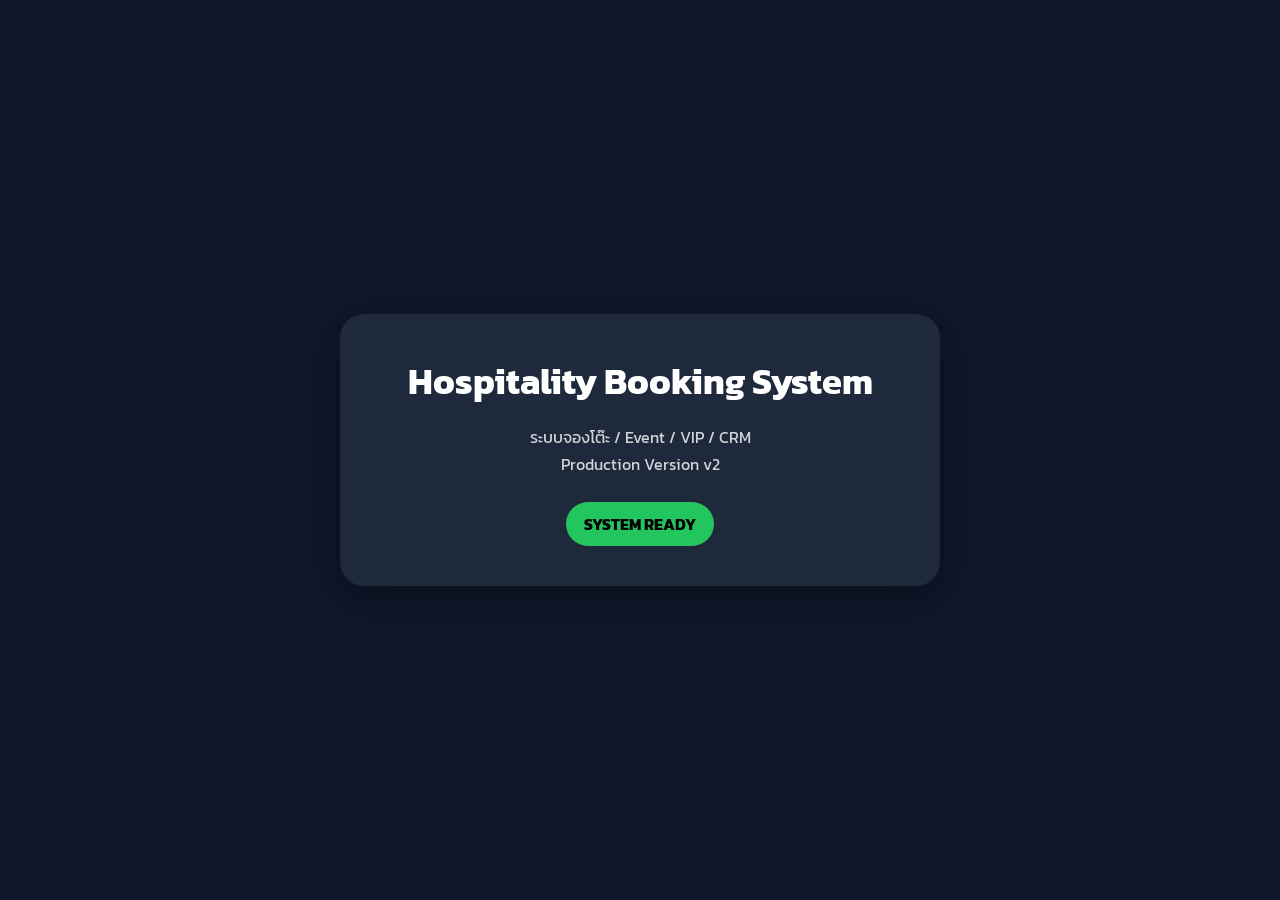
==== index.html @ 604b5506 "Create index.html" ====
<!DOCTYPE html>
<html lang="th">
<head>
  <meta charset="UTF-8">
  <meta name="viewport" content="width=device-width, initial-scale=1.0">
  <title>Hospitality Booking System</title>

  <link rel="preconnect" href="https://fonts.googleapis.com">
  <link rel="preconnect" href="https://fonts.gstatic.com" crossorigin>

  <link href="https://fonts.googleapis.com/css2?family=Kanit:wght@400;500;600;700;800&display=swap" rel="stylesheet">

  <style>
    *{
      margin:0;
      padding:0;
      box-sizing:border-box;
      font-family:'Kanit',sans-serif;
    }

    body{
      background:#0f172a;
      color:white;
      min-height:100vh;
      display:flex;
      justify-content:center;
      align-items:center;
      text-align:center;
      padding:20px;
    }

    .card{
      background:#1e293b;
      padding:40px;
      border-radius:24px;
      width:100%;
      max-width:600px;
      box-shadow:0 10px 40px rgba(0,0,0,.4);
    }

    h1{
      font-size:36px;
      margin-bottom:16px;
    }

    p{
      opacity:.8;
      line-height:1.7;
    }

    .badge{
      margin-top:24px;
      display:inline-block;
      background:#22c55e;
      color:#000;
      padding:10px 18px;
      border-radius:999px;
      font-weight:700;
    }
  </style>
</head>
<body>

  <div class="card">
    <h1>Hospitality Booking System</h1>

    <p>
      ระบบจองโต๊ะ / Event / VIP / CRM<br>
      Production Version v2
    </p>

    <div class="badge">
      SYSTEM READY
    </div>
  </div>

</body>
</html>
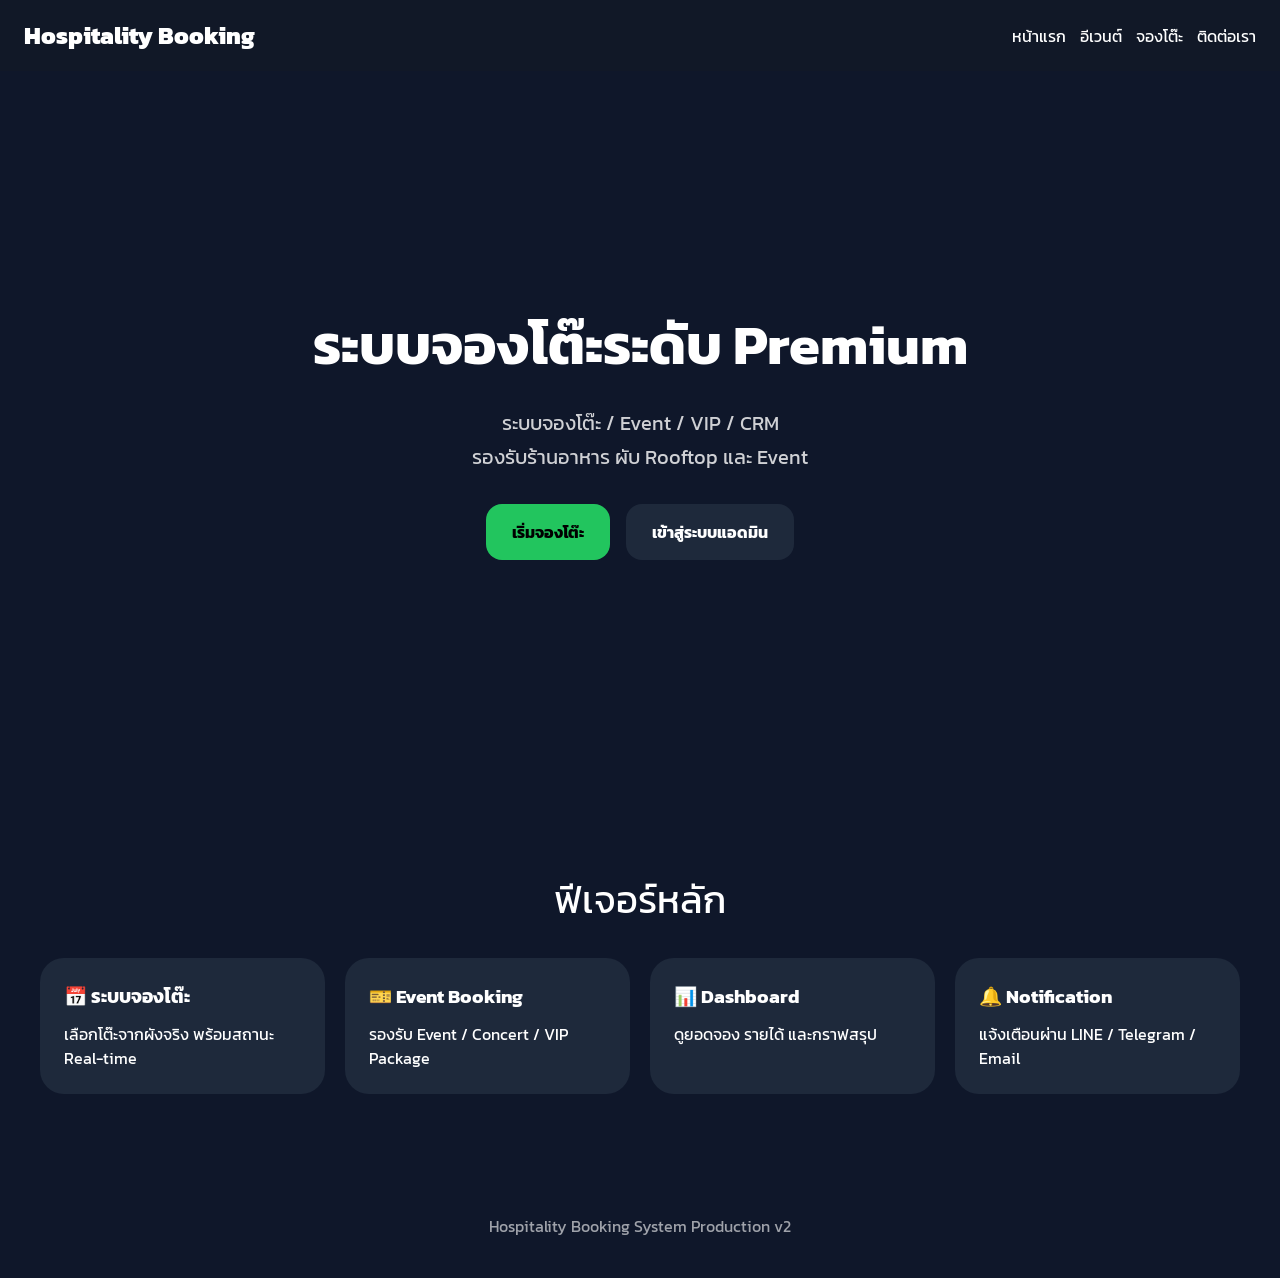
==== commit f07553d2: "Update index.html" ====
--- a/index.html
+++ b/index.html
@@ -1,78 +1,249 @@
 <!DOCTYPE html>
 <html lang="th">
 <head>
-  <meta charset="UTF-8">
-  <meta name="viewport" content="width=device-width, initial-scale=1.0">
-  <title>Hospitality Booking System</title>
-
-  <link rel="preconnect" href="https://fonts.googleapis.com">
-  <link rel="preconnect" href="https://fonts.gstatic.com" crossorigin>
-
-  <link href="https://fonts.googleapis.com/css2?family=Kanit:wght@400;500;600;700;800&display=swap" rel="stylesheet">
-
-  <style>
-    *{
-      margin:0;
-      padding:0;
-      box-sizing:border-box;
-      font-family:'Kanit',sans-serif;
-    }
-
-    body{
-      background:#0f172a;
-      color:white;
-      min-height:100vh;
-      display:flex;
-      justify-content:center;
-      align-items:center;
-      text-align:center;
-      padding:20px;
-    }
-
-    .card{
-      background:#1e293b;
-      padding:40px;
-      border-radius:24px;
-      width:100%;
-      max-width:600px;
-      box-shadow:0 10px 40px rgba(0,0,0,.4);
-    }
-
-    h1{
-      font-size:36px;
-      margin-bottom:16px;
-    }
-
-    p{
-      opacity:.8;
-      line-height:1.7;
-    }
-
-    .badge{
-      margin-top:24px;
-      display:inline-block;
-      background:#22c55e;
-      color:#000;
-      padding:10px 18px;
-      border-radius:999px;
-      font-weight:700;
-    }
-  </style>
+<meta charset="UTF-8">
+<meta name="viewport" content="width=device-width, initial-scale=1.0">
+
+<title>Hospitality Booking System</title>
+
+<link rel="preconnect" href="https://fonts.googleapis.com">
+<link rel="preconnect" href="https://fonts.gstatic.com" crossorigin>
+
+<link href="https://fonts.googleapis.com/css2?family=Kanit:wght@400;500;600;700;800&display=swap" rel="stylesheet">
+
+<style>
+
+*{
+  margin:0;
+  padding:0;
+  box-sizing:border-box;
+  font-family:'Kanit',sans-serif;
+}
+
+body{
+  background:#0f172a;
+  color:white;
+}
+
+header{
+  position:sticky;
+  top:0;
+  z-index:100;
+  background:#111827;
+  padding:18px 24px;
+
+  display:flex;
+  justify-content:space-between;
+  align-items:center;
+}
+
+.logo{
+  font-size:24px;
+  font-weight:800;
+}
+
+.menu{
+  display:flex;
+  gap:14px;
+}
+
+.menu a{
+  color:white;
+  text-decoration:none;
+}
+
+.hero{
+  min-height:80vh;
+
+  display:flex;
+  justify-content:center;
+  align-items:center;
+  text-align:center;
+
+  padding:40px 20px;
+}
+
+.hero-box{
+  max-width:800px;
+}
+
+.hero h1{
+  font-size:56px;
+  margin-bottom:20px;
+}
+
+.hero p{
+  font-size:20px;
+  opacity:.8;
+  line-height:1.7;
+}
+
+.buttons{
+  margin-top:30px;
+
+  display:flex;
+  justify-content:center;
+  gap:16px;
+  flex-wrap:wrap;
+}
+
+.btn{
+  padding:16px 26px;
+  border-radius:16px;
+  text-decoration:none;
+  font-weight:700;
+}
+
+.btn-primary{
+  background:#22c55e;
+  color:black;
+}
+
+.btn-secondary{
+  background:#1e293b;
+  color:white;
+}
+
+.section{
+  padding:80px 20px;
+}
+
+.container{
+  max-width:1200px;
+  margin:auto;
+}
+
+.title{
+  font-size:38px;
+  margin-bottom:30px;
+  text-align:center;
+}
+
+.cards{
+  display:grid;
+  grid-template-columns:repeat(auto-fit,minmax(260px,1fr));
+  gap:20px;
+}
+
+.card{
+  background:#1e293b;
+  padding:24px;
+  border-radius:24px;
+}
+
+.card h3{
+  margin-bottom:12px;
+}
+
+footer{
+  padding:40px 20px;
+  text-align:center;
+  opacity:.6;
+}
+
+@media(max-width:768px){
+
+  .hero h1{
+    font-size:38px;
+  }
+
+  .hero p{
+    font-size:16px;
+  }
+
+  .menu{
+    display:none;
+  }
+
+}
+
+</style>
 </head>
 <body>
 
-  <div class="card">
-    <h1>Hospitality Booking System</h1>
+<header>
+
+  <div class="logo">
+    Hospitality Booking
+  </div>
+
+  <div class="menu">
+    <a href="#">หน้าแรก</a>
+    <a href="#">อีเวนต์</a>
+    <a href="#">จองโต๊ะ</a>
+    <a href="#">ติดต่อเรา</a>
+  </div>
+
+</header>
+
+<section class="hero">
+
+  <div class="hero-box">
+
+    <h1>
+      ระบบจองโต๊ะระดับ Premium
+    </h1>
 
     <p>
       ระบบจองโต๊ะ / Event / VIP / CRM<br>
-      Production Version v2
+      รองรับร้านอาหาร ผับ Rooftop และ Event
     </p>
 
-    <div class="badge">
-      SYSTEM READY
+    <div class="buttons">
+
+      <a href="#" class="btn btn-primary">
+        เริ่มจองโต๊ะ
+      </a>
+
+      <a href="admin.html" class="btn btn-secondary">
+        เข้าสู่ระบบแอดมิน
+      </a>
+
     </div>
-  </div>
+
+  </div>
+
+</section>
+
+<section class="section">
+
+  <div class="container">
+
+    <div class="title">
+      ฟีเจอร์หลัก
+    </div>
+
+    <div class="cards">
+
+      <div class="card">
+        <h3>📅 ระบบจองโต๊ะ</h3>
+        <p>เลือกโต๊ะจากผังจริง พร้อมสถานะ Real-time</p>
+      </div>
+
+      <div class="card">
+        <h3>🎫 Event Booking</h3>
+        <p>รองรับ Event / Concert / VIP Package</p>
+      </div>
+
+      <div class="card">
+        <h3>📊 Dashboard</h3>
+        <p>ดูยอดจอง รายได้ และกราฟสรุป</p>
+      </div>
+
+      <div class="card">
+        <h3>🔔 Notification</h3>
+        <p>แจ้งเตือนผ่าน LINE / Telegram / Email</p>
+      </div>
+
+    </div>
+
+  </div>
+
+</section>
+
+<footer>
+  Hospitality Booking System Production v2
+</footer>
 
 </body>
 </html>
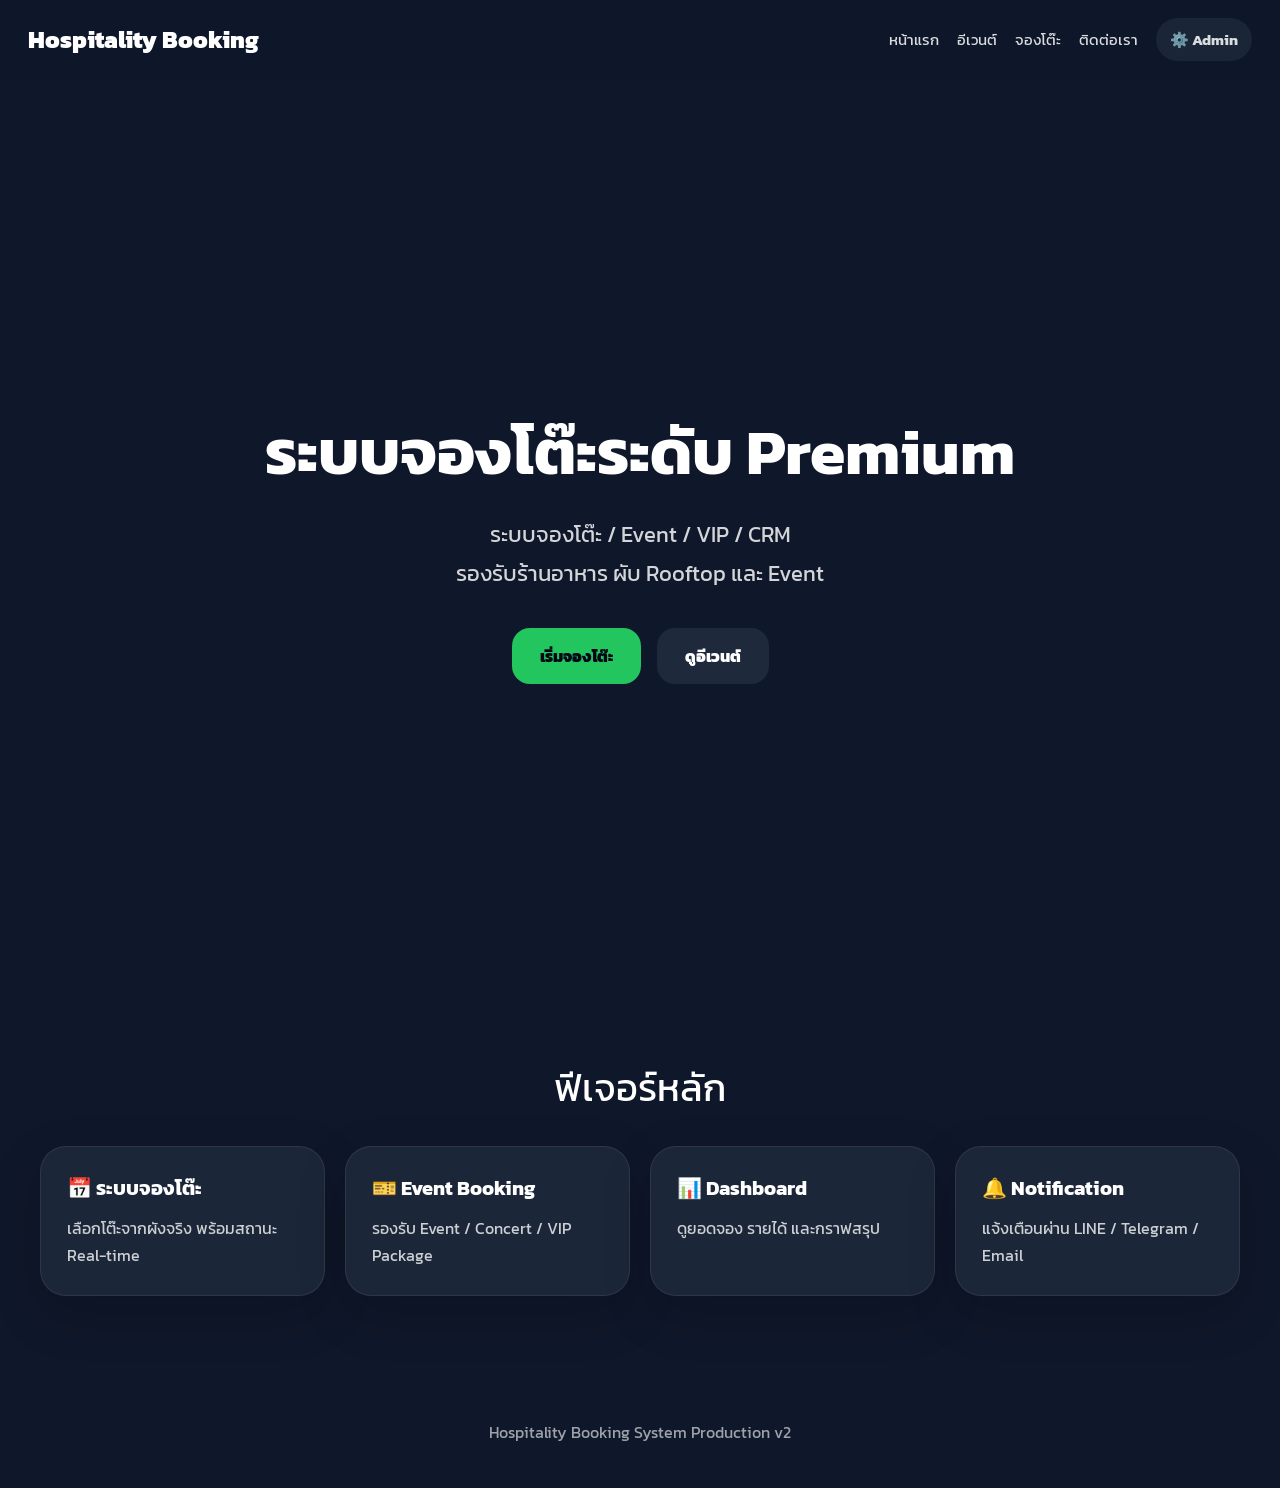
==== commit cb6c2650: "Update index.html" ====
--- a/index.html
+++ b/index.html
@@ -29,8 +29,10 @@
   position:sticky;
   top:0;
   z-index:100;
-  background:#111827;
-  padding:18px 24px;
+  background:rgba(15,23,42,.92);
+  backdrop-filter:blur(16px);
+
+  padding:18px 28px;
 
   display:flex;
   justify-content:space-between;
@@ -44,59 +46,80 @@
 
 .menu{
   display:flex;
-  gap:14px;
+  gap:18px;
+  align-items:center;
 }
 
 .menu a{
   color:white;
   text-decoration:none;
+  font-size:15px;
+  opacity:.85;
+}
+
+.menu a:hover{
+  opacity:1;
+}
+
+.admin-btn{
+  background:#1e293b;
+  padding:10px 14px;
+  border-radius:999px;
+  font-weight:700;
 }
 
 .hero{
-  min-height:80vh;
+  min-height:100vh;
 
   display:flex;
   justify-content:center;
   align-items:center;
+
   text-align:center;
 
-  padding:40px 20px;
+  padding:120px 20px 80px;
 }
 
 .hero-box{
-  max-width:800px;
+  width:100%;
+  max-width:900px;
+  margin:auto;
 }
 
 .hero h1{
-  font-size:56px;
-  margin-bottom:20px;
+  font-size:64px;
+  line-height:1.2;
+  margin-bottom:24px;
 }
 
 .hero p{
-  font-size:20px;
-  opacity:.8;
-  line-height:1.7;
+  font-size:22px;
+  opacity:.82;
+  line-height:1.8;
 }
 
 .buttons{
-  margin-top:30px;
+  margin-top:34px;
 
   display:flex;
   justify-content:center;
   gap:16px;
+
   flex-wrap:wrap;
 }
 
 .btn{
-  padding:16px 26px;
-  border-radius:16px;
+  padding:16px 28px;
+  border-radius:18px;
   text-decoration:none;
-  font-weight:700;
+  font-weight:800;
+
+  display:inline-block;
 }
 
 .btn-primary{
   background:#22c55e;
-  color:black;
+  color:#020617;
 }
 
 .btn-secondary{
@@ -126,23 +149,52 @@
 }
 
 .card{
-  background:#1e293b;
-  padding:24px;
-  border-radius:24px;
+  background:rgba(30,41,59,.88);
+
+  padding:26px;
+
+  border-radius:26px;
+
+  border:1px solid rgba(255,255,255,.08);
+
+  box-shadow:0 18px 50px rgba(0,0,0,.18);
 }
 
 .card h3{
   margin-bottom:12px;
+  font-size:20px;
+}
+
+.card p{
+  opacity:.78;
+  line-height:1.7;
 }
 
 footer{
-  padding:40px 20px;
+  padding:44px 20px;
   text-align:center;
   opacity:.6;
 }
 
 @media(max-width:768px){
 
+  header{
+    padding:16px 18px;
+  }
+
+  .logo{
+    font-size:20px;
+  }
+
+  .menu a:not(.admin-btn){
+    display:none;
+  }
+
+  .hero{
+    min-height:86vh;
+    padding:90px 20px 60px;
+  }
+
   .hero h1{
     font-size:38px;
   }
@@ -151,14 +203,15 @@
     font-size:16px;
   }
 
-  .menu{
-    display:none;
+  .title{
+    font-size:30px;
   }
 
 }
 
 </style>
 </head>
+
 <body>
 
 <header>
@@ -172,6 +225,10 @@
     <a href="#">อีเวนต์</a>
     <a href="#">จองโต๊ะ</a>
     <a href="#">ติดต่อเรา</a>
+
+    <a href="admin.html" class="admin-btn">
+      ⚙️ Admin
+    </a>
   </div>
 
 </header>
@@ -195,8 +252,8 @@
         เริ่มจองโต๊ะ
       </a>
 
-      <a href="admin.html" class="btn btn-secondary">
-        เข้าสู่ระบบแอดมิน
+      <a href="#" class="btn btn-secondary">
+        ดูอีเวนต์
       </a>
 
     </div>
@@ -217,22 +274,30 @@
 
       <div class="card">
         <h3>📅 ระบบจองโต๊ะ</h3>
-        <p>เลือกโต๊ะจากผังจริง พร้อมสถานะ Real-time</p>
+        <p>
+          เลือกโต๊ะจากผังจริง พร้อมสถานะ Real-time
+        </p>
       </div>
 
       <div class="card">
         <h3>🎫 Event Booking</h3>
-        <p>รองรับ Event / Concert / VIP Package</p>
+        <p>
+          รองรับ Event / Concert / VIP Package
+        </p>
       </div>
 
       <div class="card">
         <h3>📊 Dashboard</h3>
-        <p>ดูยอดจอง รายได้ และกราฟสรุป</p>
+        <p>
+          ดูยอดจอง รายได้ และกราฟสรุป
+        </p>
       </div>
 
       <div class="card">
         <h3>🔔 Notification</h3>
-        <p>แจ้งเตือนผ่าน LINE / Telegram / Email</p>
+        <p>
+          แจ้งเตือนผ่าน LINE / Telegram / Email
+        </p>
       </div>
 
     </div>
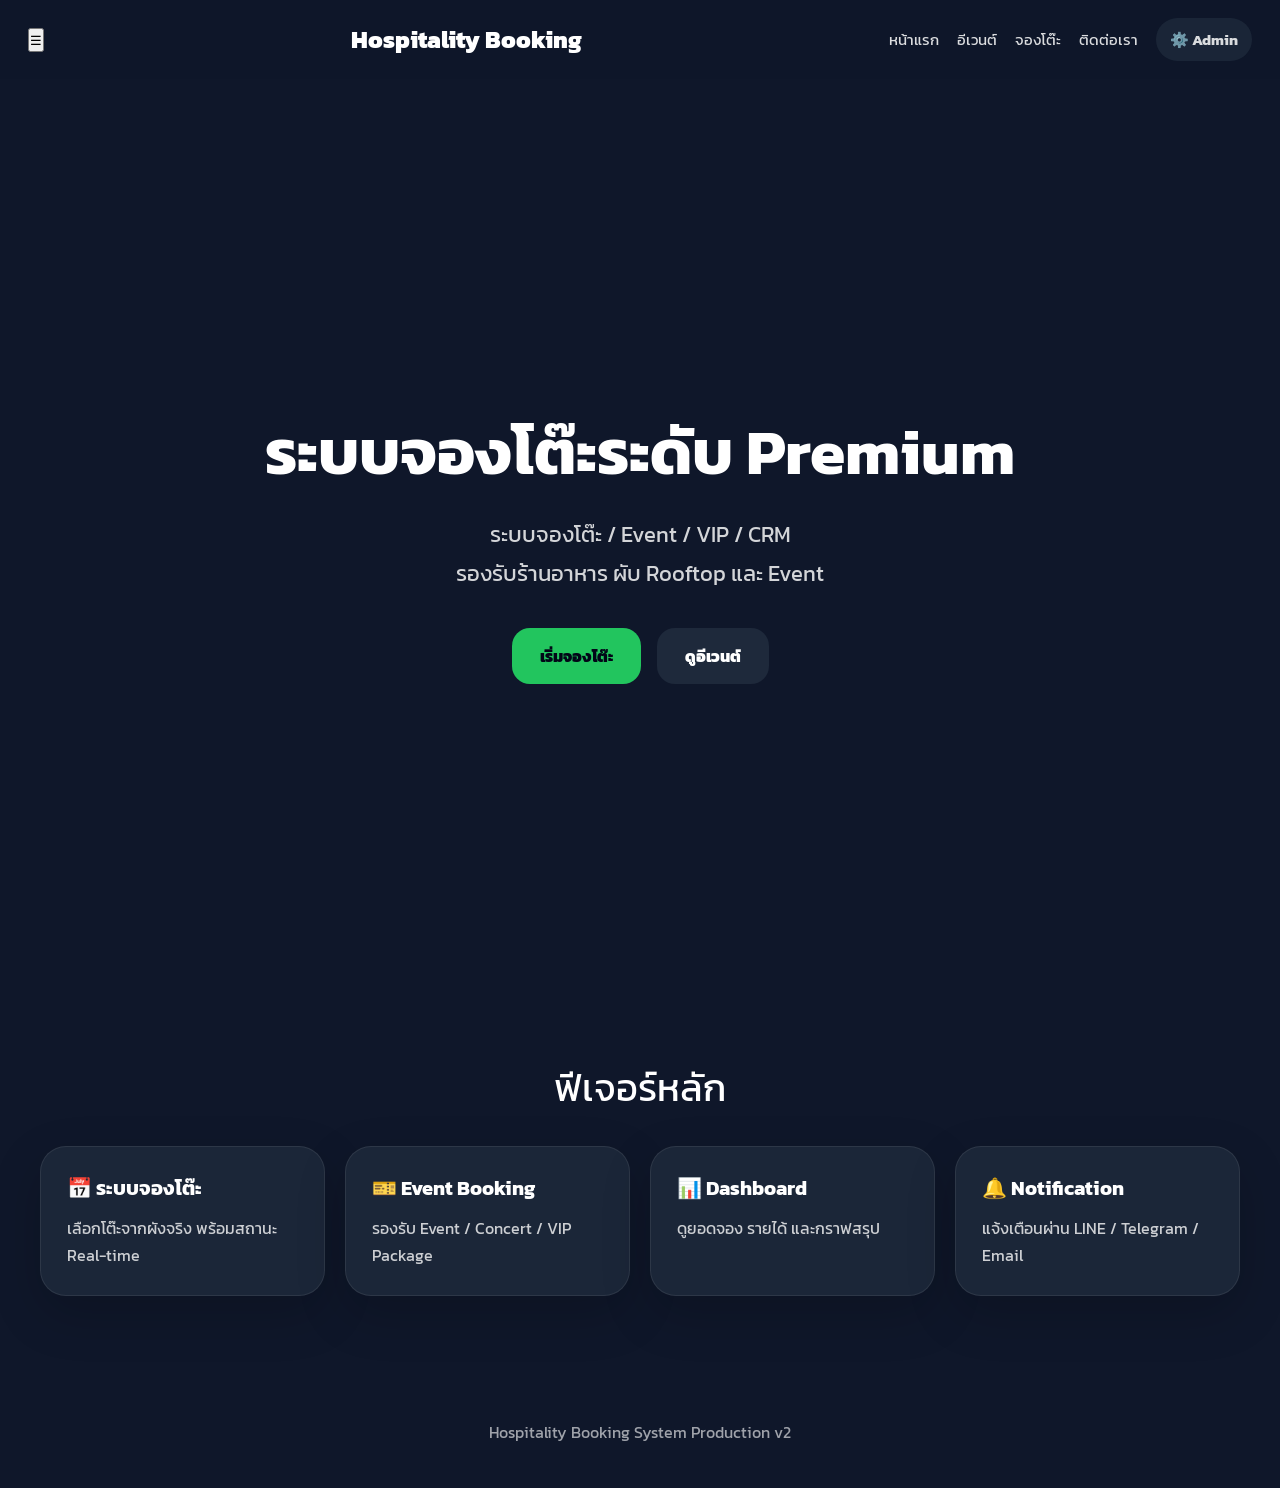
==== commit 4ec0654c: "Update index.html" ====
--- a/index.html
+++ b/index.html
@@ -11,216 +11,20 @@
 
 <link href="https://fonts.googleapis.com/css2?family=Kanit:wght@400;500;600;700;800&display=swap" rel="stylesheet">
 
-<style>
-
-*{
-  margin:0;
-  padding:0;
-  box-sizing:border-box;
-  font-family:'Kanit',sans-serif;
-}
-
-body{
-  background:#0f172a;
-  color:white;
-}
-
-header{
-  position:sticky;
-  top:0;
-  z-index:100;
-  background:rgba(15,23,42,.92);
-  backdrop-filter:blur(16px);
-
-  padding:18px 28px;
-
-  display:flex;
-  justify-content:space-between;
-  align-items:center;
-}
-
-.logo{
-  font-size:24px;
-  font-weight:800;
-}
-
-.menu{
-  display:flex;
-  gap:18px;
-  align-items:center;
-}
-
-.menu a{
-  color:white;
-  text-decoration:none;
-  font-size:15px;
-  opacity:.85;
-}
-
-.menu a:hover{
-  opacity:1;
-}
-
-.admin-btn{
-  background:#1e293b;
-  padding:10px 14px;
-  border-radius:999px;
-  font-weight:700;
-}
-
-.hero{
-  min-height:100vh;
-
-  display:flex;
-  justify-content:center;
-  align-items:center;
-
-  text-align:center;
-
-  padding:120px 20px 80px;
-}
-
-.hero-box{
-  width:100%;
-  max-width:900px;
-  margin:auto;
-}
-
-.hero h1{
-  font-size:64px;
-  line-height:1.2;
-  margin-bottom:24px;
-}
-
-.hero p{
-  font-size:22px;
-  opacity:.82;
-  line-height:1.8;
-}
-
-.buttons{
-  margin-top:34px;
-
-  display:flex;
-  justify-content:center;
-  gap:16px;
-
-  flex-wrap:wrap;
-}
-
-.btn{
-  padding:16px 28px;
-  border-radius:18px;
-  text-decoration:none;
-  font-weight:800;
-
-  display:inline-block;
-}
-
-.btn-primary{
-  background:#22c55e;
-  color:#020617;
-}
-
-.btn-secondary{
-  background:#1e293b;
-  color:white;
-}
-
-.section{
-  padding:80px 20px;
-}
-
-.container{
-  max-width:1200px;
-  margin:auto;
-}
-
-.title{
-  font-size:38px;
-  margin-bottom:30px;
-  text-align:center;
-}
-
-.cards{
-  display:grid;
-  grid-template-columns:repeat(auto-fit,minmax(260px,1fr));
-  gap:20px;
-}
-
-.card{
-  background:rgba(30,41,59,.88);
-
-  padding:26px;
-
-  border-radius:26px;
-
-  border:1px solid rgba(255,255,255,.08);
-
-  box-shadow:0 18px 50px rgba(0,0,0,.18);
-}
-
-.card h3{
-  margin-bottom:12px;
-  font-size:20px;
-}
-
-.card p{
-  opacity:.78;
-  line-height:1.7;
-}
-
-footer{
-  padding:44px 20px;
-  text-align:center;
-  opacity:.6;
-}
-
-@media(max-width:768px){
-
-  header{
-    padding:16px 18px;
-  }
-
-  .logo{
-    font-size:20px;
-  }
-
-  .menu a:not(.admin-btn){
-    display:none;
-  }
-
-  .hero{
-    min-height:86vh;
-    padding:90px 20px 60px;
-  }
-
-  .hero h1{
-    font-size:38px;
-  }
-
-  .hero p{
-    font-size:16px;
-  }
-
-  .title{
-    font-size:30px;
-  }
-
-}
-
-</style>
+<link rel="stylesheet" href="assets/css/style.css">
+  
 </head>
 
 <body>
 
 <header>
-
+<button class="menu-toggle" id="menuToggle">☰</button>
+  
   <div class="logo">
     Hospitality Booking
   </div>
 
-  <div class="menu">
+<div class="menu" id="mobileMenu">   
     <a href="#">หน้าแรก</a>
     <a href="#">อีเวนต์</a>
     <a href="#">จองโต๊ะ</a>
@@ -310,5 +114,8 @@
   Hospitality Booking System Production v2
 </footer>
 
+  <script src="assets/js/config.js"></script>
+<script src="assets/js/app.js"></script>
+  
 </body>
 </html>
--- a/assets/css/style.css
+++ b/assets/css/style.css
@@ -0,0 +1,195 @@
+*{
+  margin:0;
+  padding:0;
+  box-sizing:border-box;
+  font-family:'Kanit',sans-serif;
+}
+
+body{
+  background:#0f172a;
+  color:white;
+}
+
+header{
+  position:sticky;
+  top:0;
+  z-index:100;
+  background:rgba(15,23,42,.92);
+  backdrop-filter:blur(16px);
+
+  padding:18px 28px;
+
+  display:flex;
+  justify-content:space-between;
+  align-items:center;
+}
+
+.logo{
+  font-size:24px;
+  font-weight:800;
+}
+
+.menu{
+  display:flex;
+  gap:18px;
+  align-items:center;
+}
+
+.menu a{
+  color:white;
+  text-decoration:none;
+  font-size:15px;
+  opacity:.85;
+}
+
+.menu a:hover{
+  opacity:1;
+}
+
+.admin-btn{
+  background:#1e293b;
+  padding:10px 14px;
+  border-radius:999px;
+  font-weight:700;
+}
+
+.hero{
+  min-height:100vh;
+
+  display:flex;
+  justify-content:center;
+  align-items:center;
+
+  text-align:center;
+
+  padding:120px 20px 80px;
+}
+
+.hero-box{
+  width:100%;
+  max-width:900px;
+  margin:auto;
+}
+
+.hero h1{
+  font-size:64px;
+  line-height:1.2;
+  margin-bottom:24px;
+}
+
+.hero p{
+  font-size:22px;
+  opacity:.82;
+  line-height:1.8;
+}
+
+.buttons{
+  margin-top:34px;
+
+  display:flex;
+  justify-content:center;
+  gap:16px;
+
+  flex-wrap:wrap;
+}
+
+.btn{
+  padding:16px 28px;
+  border-radius:18px;
+  text-decoration:none;
+  font-weight:800;
+
+  display:inline-block;
+}
+
+.btn-primary{
+  background:#22c55e;
+  color:#020617;
+}
+
+.btn-secondary{
+  background:#1e293b;
+  color:white;
+}
+
+.section{
+  padding:80px 20px;
+}
+
+.container{
+  max-width:1200px;
+  margin:auto;
+}
+
+.title{
+  font-size:38px;
+  margin-bottom:30px;
+  text-align:center;
+}
+
+.cards{
+  display:grid;
+  grid-template-columns:repeat(auto-fit,minmax(260px,1fr));
+  gap:20px;
+}
+
+.card{
+  background:rgba(30,41,59,.88);
+
+  padding:26px;
+
+  border-radius:26px;
+
+  border:1px solid rgba(255,255,255,.08);
+
+  box-shadow:0 18px 50px rgba(0,0,0,.18);
+}
+
+.card h3{
+  margin-bottom:12px;
+  font-size:20px;
+}
+
+.card p{
+  opacity:.78;
+  line-height:1.7;
+}
+
+footer{
+  padding:44px 20px;
+  text-align:center;
+  opacity:.6;
+}
+
+@media(max-width:768px){
+
+  header{
+    padding:16px 18px;
+  }
+
+  .logo{
+    font-size:20px;
+  }
+
+  .menu a:not(.admin-btn){
+    display:none;
+  }
+
+  .hero{
+    min-height:86vh;
+    padding:90px 20px 60px;
+  }
+
+  .hero h1{
+    font-size:38px;
+  }
+
+  .hero p{
+    font-size:16px;
+  }
+
+  .title{
+    font-size:30px;
+  }
+
+}
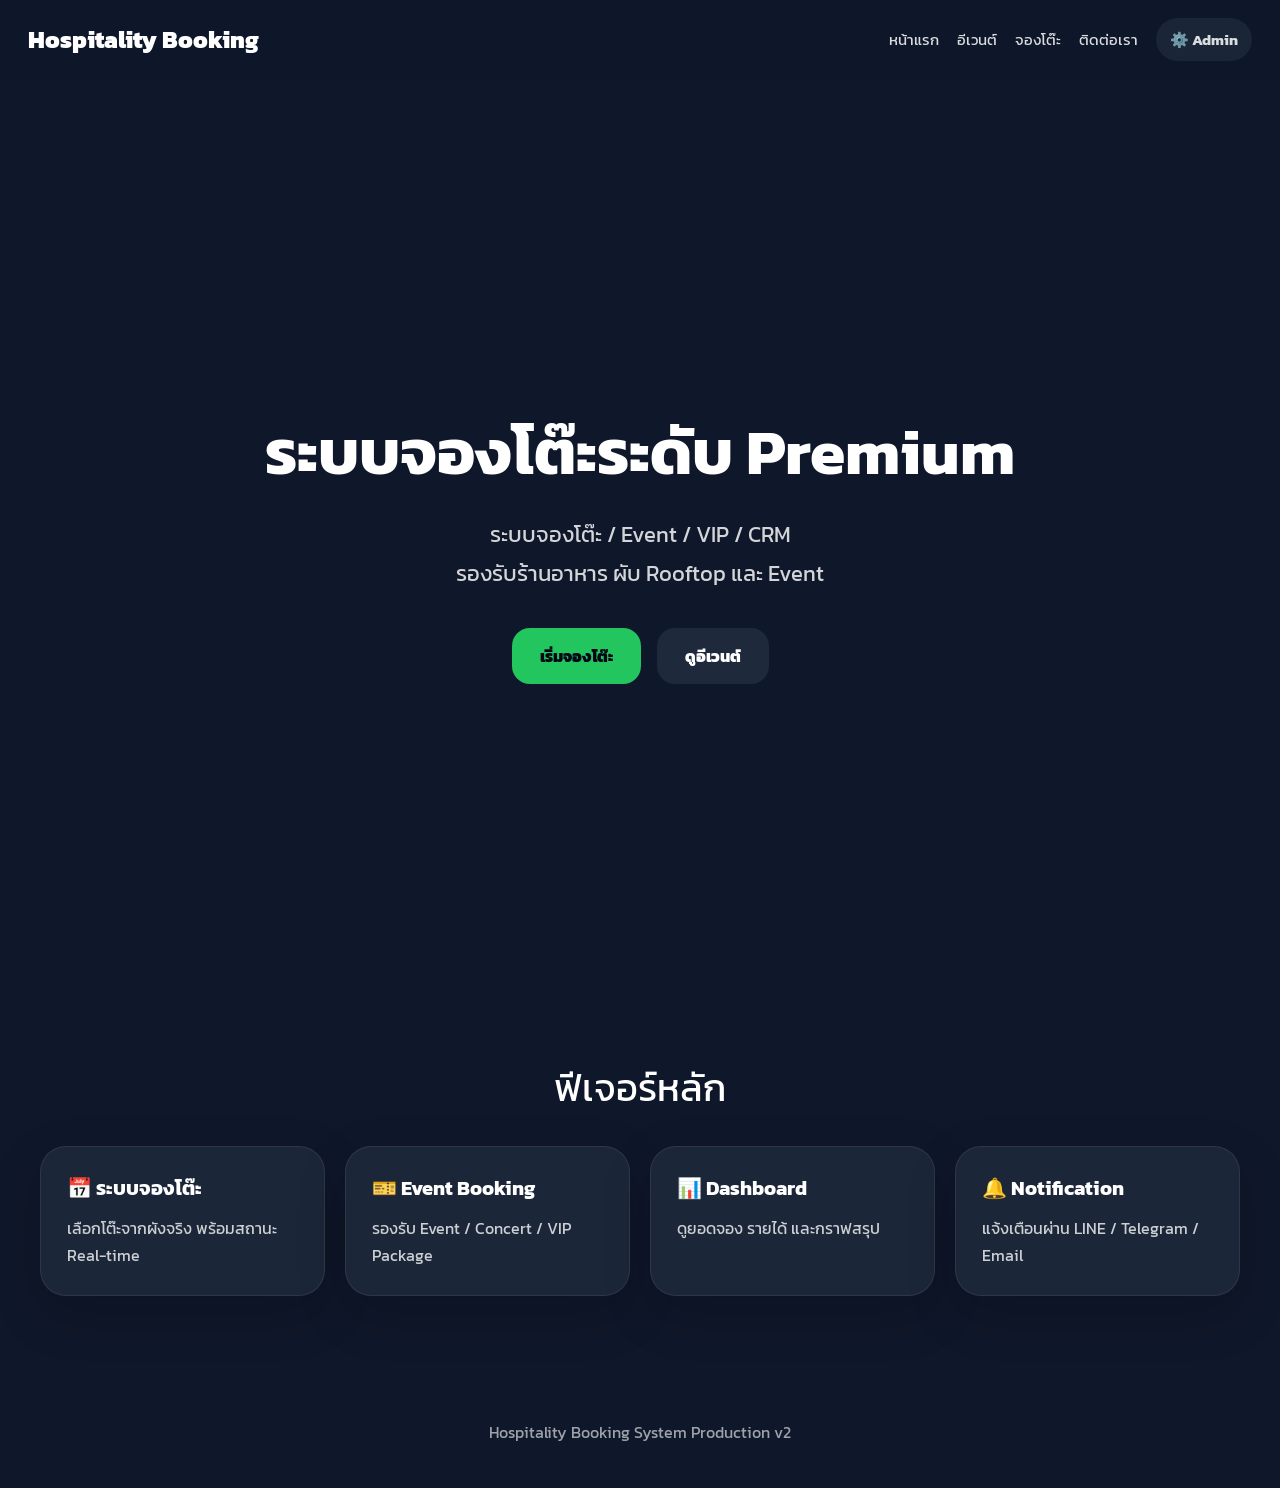
==== commit 525f2f34: "Update index.html" ====
--- a/index.html
+++ b/index.html
@@ -52,9 +52,9 @@
 
     <div class="buttons">
 
-      <a href="#" class="btn btn-primary">
-        เริ่มจองโต๊ะ
-      </a>
+      <a href="#" class="btn btn-primary" id="bookingBtn">
+  เริ่มจองโต๊ะ
+</a>
 
       <a href="#" class="btn btn-secondary">
         ดูอีเวนต์
--- a/assets/css/style.css
+++ b/assets/css/style.css
@@ -193,3 +193,60 @@
   }
 
 }
+.menu-toggle{
+  display:none;
+
+  background:#1e293b;
+  border:none;
+
+  color:white;
+
+  width:44px;
+  height:44px;
+
+  border-radius:12px;
+
+  font-size:22px;
+}
+
+@media(max-width:768px){
+
+  header{
+    position:relative;
+  }
+
+  .menu-toggle{
+    display:block;
+  }
+
+  .menu{
+    position:absolute;
+
+    top:80px;
+    right:18px;
+
+    width:220px;
+
+    background:#111827;
+
+    border-radius:20px;
+
+    padding:16px;
+
+    display:none;
+
+    flex-direction:column;
+
+    box-shadow:0 20px 50px rgba(0,0,0,.35);
+  }
+
+  .menu.active{
+    display:flex;
+  }
+
+  .menu a{
+    display:block !important;
+    padding:10px 0;
+  }
+
+}
